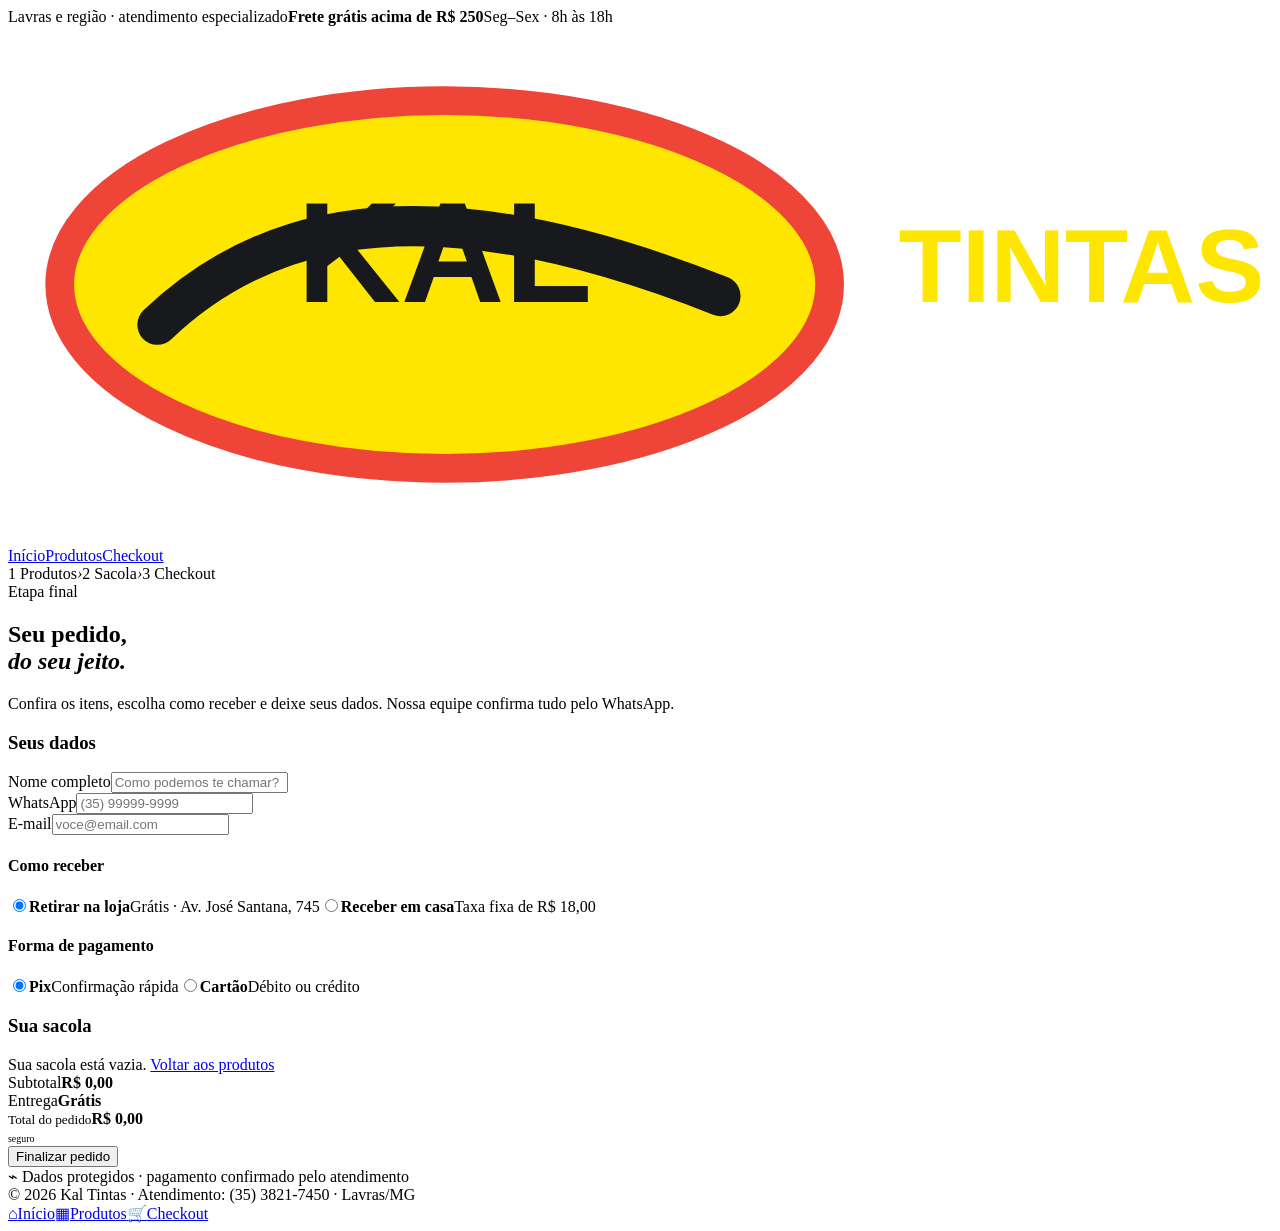
==== checkout.html @ d60ea240 "Adicionar checkout.html ao site público" ====
<!doctype html><html lang="pt-BR"><head><meta charset="utf-8"><meta name="viewport" content="width=device-width,initial-scale=1"><meta name="description" content="Finalize seu pedido na Kal Tintas"><title>Checkout · Kal Tintas</title><link rel="icon" href="data:image/svg+xml,%3Csvg xmlns='http://www.w3.org/2000/svg' viewBox='0 0 64 64'%3E%3Crect width='64' height='64' rx='16' fill='%2317191d'/%3E%3Cellipse cx='32' cy='32' rx='24' ry='16' fill='%23ffe600' stroke='%23ef4539' stroke-width='3'/%3E%3Ctext x='32' y='31' text-anchor='middle' font-size='10' font-family='Arial' font-weight='800'%3EKAL%3C/text%3E%3C/svg%3E"><link href="https://fonts.googleapis.com/css2?family=DM+Sans:wght@400;500;600;700&family=Manrope:wght@700;800&display=swap" rel="stylesheet"><link rel="stylesheet" href="styles.css"></head><body>
<div class="topline"><div class="wrap"><span>Lavras e região · atendimento especializado</span><b>Frete grátis acima de R$ 250</b><span>Seg–Sex · 8h às 18h</span></div></div><header><div class="wrap nav"><a class="brand" href="index.html" aria-label="Kal Tintas início"><span class="brand-mark"><svg viewBox="0 0 220 90"><ellipse cx="76" cy="45" rx="67" ry="32" fill="#ffe600" stroke="#ef4539" stroke-width="5"/><path d="M26 52c23-22 55-22 98-5" fill="none" stroke="#17191d" stroke-width="7" stroke-linecap="round"/><text x="76" y="48" text-anchor="middle" font-size="25" font-family="Arial" font-weight="900" fill="#17191d">KAL</text><text x="155" y="48" font-size="18" font-family="Arial" font-weight="800" fill="#ffe600">TINTAS</text></svg></span></a><nav class="navlinks"><a href="index.html">Início</a><a href="products.html">Produtos</a><a class="active" href="checkout.html">Checkout</a></nav><div class="checkout-steps"><span class="done">1 Produtos</span><i>›</i><span class="done">2 Sacola</span><i>›</i><span>3 Checkout</span></div></div></header>
<main><section class="page-hero compact"><div class="wrap"><div class="section-kicker">Etapa final</div><h1>Seu pedido,<br><em>do seu jeito.</em></h1><p>Confira os itens, escolha como receber e deixe seus dados. Nossa equipe confirma tudo pelo WhatsApp.</p></div></section><section class="section checkout-section"><div class="wrap checkout-grid"><div class="checkout-card"><h3>Seus dados</h3><div class="form-grid"><div class="field"><label for="name">Nome completo</label><input id="name" placeholder="Como podemos te chamar?"></div><div class="field"><label for="phone">WhatsApp</label><input id="phone" placeholder="(35) 99999-9999"></div><div class="field full"><label for="email">E-mail</label><input id="email" type="email" placeholder="voce@email.com"></div></div><h4>Como receber</h4><div class="choice-row"><label class="choice"><input type="radio" name="shipping" value="pickup" checked><span><strong>Retirar na loja</strong><span>Grátis · Av. José Santana, 745</span></span></label><label class="choice"><input type="radio" name="shipping" value="delivery"><span><strong>Receber em casa</strong><span>Taxa fixa de R$ 18,00</span></span></label></div><div class="form-grid" id="address-fields" style="display:none;margin-top:12px"><div class="field full"><label for="address">Endereço de entrega</label><input id="address" placeholder="Rua, número e complemento"></div><div class="field"><label for="city">Cidade</label><input id="city" value="Lavras"></div><div class="field"><label for="zip">CEP</label><input id="zip" placeholder="37200-000"></div></div><h4>Forma de pagamento</h4><div class="choice-row"><label class="choice"><input type="radio" name="payment" value="pix" checked><span><strong>Pix</strong><span>Confirmação rápida</span></span></label><label class="choice"><input type="radio" name="payment" value="card"><span><strong>Cartão</strong><span>Débito ou crédito</span></span></label></div><div class="form-grid" id="card-fields" style="display:none;margin-top:12px"><div class="field full"><label for="card-number">Número do cartão</label><input id="card-number" placeholder="0000 0000 0000 0000"></div><div class="field"><label for="card-name">Nome no cartão</label><input id="card-name" placeholder="NOME SOBRENOME"></div><div class="field"><label for="card-expiry">Validade / CVV</label><input id="card-expiry" placeholder="MM/AA · 123"></div></div></div><div class="checkout-card summary"><h3>Sua sacola</h3><div id="checkout-lines"><div class="empty">Sua sacola está vazia. <a class="inline-link" href="products.html">Voltar aos produtos</a></div></div><div class="summary-line"><span>Subtotal</span><strong id="subtotal">R$ 0,00</strong></div><div class="summary-line"><span>Entrega</span><strong id="shipping-cost">Grátis</strong></div><div class="summary-total"><div><small>Total do pedido</small><strong id="total">R$ 0,00</strong></div><span class="eyebrow" style="font-size:.62rem">seguro</span></div><button class="btn btn-yellow pay-btn" id="finish-order">Finalizar pedido</button><div class="secure">⌁ Dados protegidos · pagamento confirmado pelo atendimento</div></div></div></section></main><footer><div class="wrap"><div class="footer-bottom">© 2026 Kal Tintas · Atendimento: (35) 3821-7450 · Lavras/MG</div></div></footer><nav class="mobile-nav"><a href="index.html">⌂<span>Início</span></a><a href="products.html">▦<span>Produtos</span></a><a href="checkout.html">🛒<span>Checkout</span></a></nav><div class="toast" id="toast"></div><script src="site.js"></script></body></html>
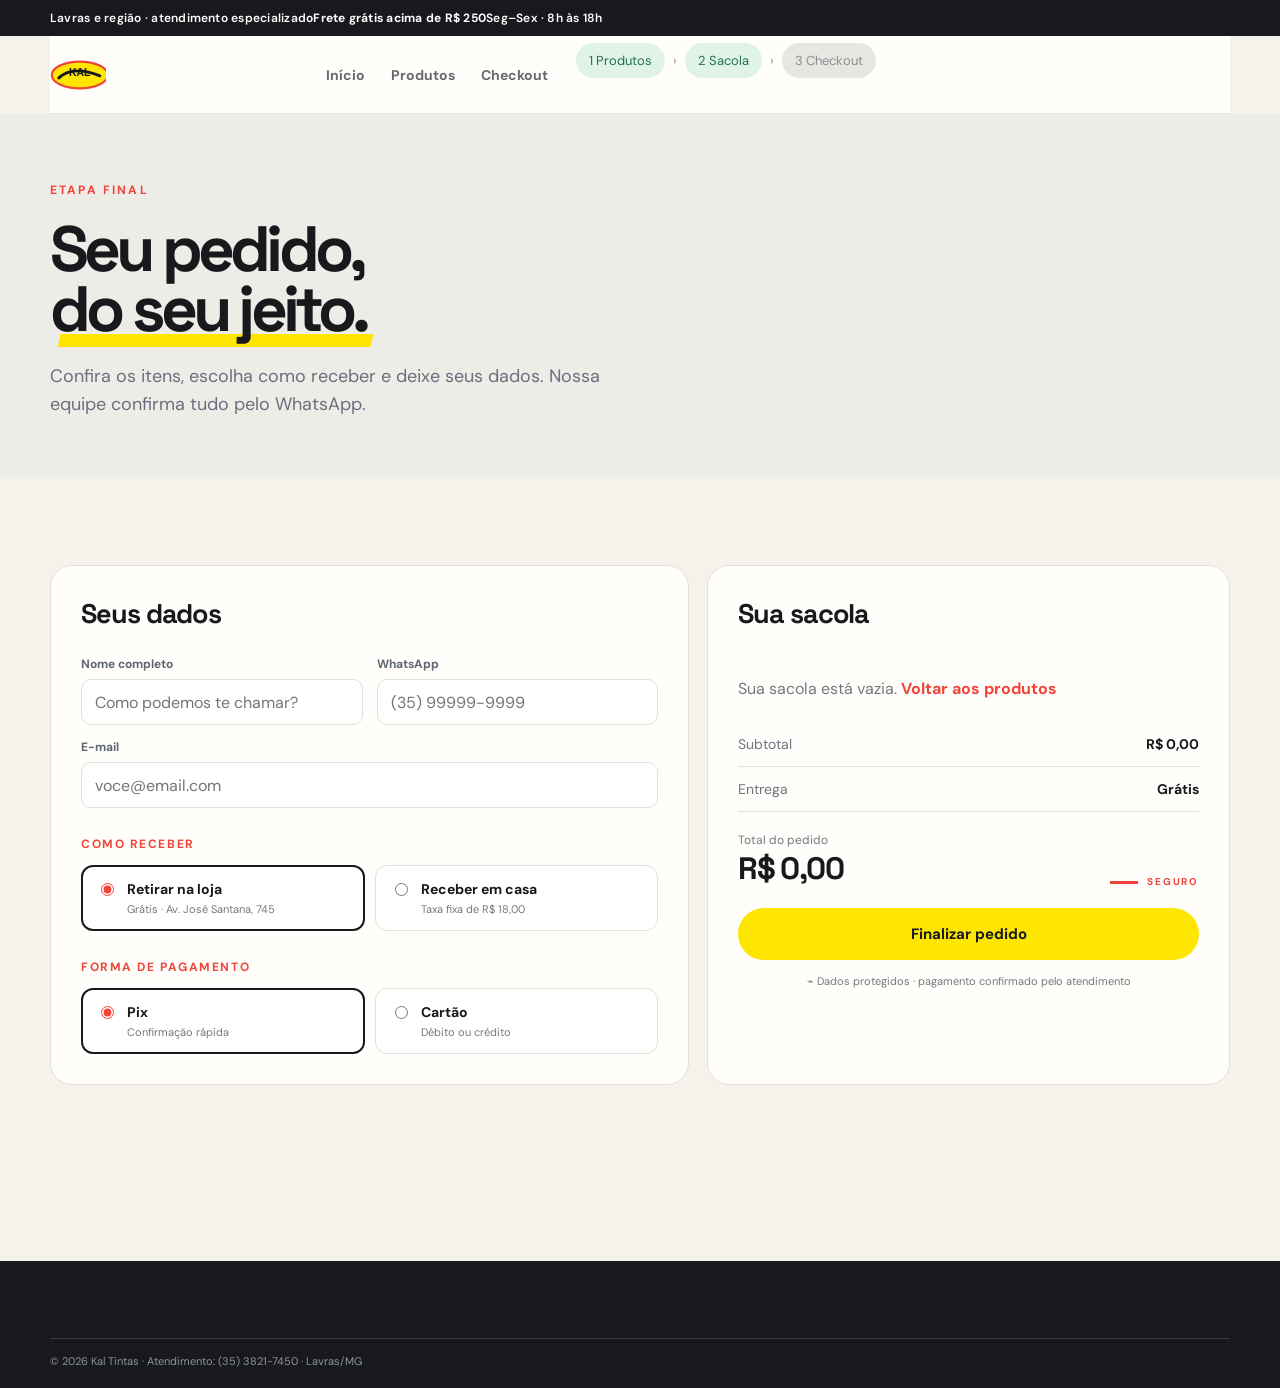
==== commit c405f741: "Versionar cache do checkout.html" ====
--- a/checkout.html
+++ b/checkout.html
@@ -1,4 +1,4 @@
 <!doctype html><html lang="pt-BR"><head><meta charset="utf-8"><meta name="viewport" content="width=device-width,initial-scale=1"><meta name="description" content="Finalize seu pedido na Kal Tintas"><title>Checkout · Kal Tintas</title><link rel="icon" href="data:image/svg+xml,%3Csvg xmlns='http://www.w3.org/2000/svg' viewBox='0 0 64 64'%3E%3Crect width='64' height='64' rx='16' fill='%2317191d'/%3E%3Cellipse cx='32' cy='32' rx='24' ry='16' fill='%23ffe600' stroke='%23ef4539' stroke-width='3'/%3E%3Ctext x='32' y='31' text-anchor='middle' font-size='10' font-family='Arial' font-weight='800'%3EKAL%3C/text%3E%3C/svg%3E"><link href="https://fonts.googleapis.com/css2?family=DM+Sans:wght@400;500;600;700&family=Manrope:wght@700;800&display=swap" rel="stylesheet"><link rel="stylesheet" href="styles.css"></head><body>
 <div class="topline"><div class="wrap"><span>Lavras e região · atendimento especializado</span><b>Frete grátis acima de R$ 250</b><span>Seg–Sex · 8h às 18h</span></div></div><header><div class="wrap nav"><a class="brand" href="index.html" aria-label="Kal Tintas início"><span class="brand-mark"><svg viewBox="0 0 220 90"><ellipse cx="76" cy="45" rx="67" ry="32" fill="#ffe600" stroke="#ef4539" stroke-width="5"/><path d="M26 52c23-22 55-22 98-5" fill="none" stroke="#17191d" stroke-width="7" stroke-linecap="round"/><text x="76" y="48" text-anchor="middle" font-size="25" font-family="Arial" font-weight="900" fill="#17191d">KAL</text><text x="155" y="48" font-size="18" font-family="Arial" font-weight="800" fill="#ffe600">TINTAS</text></svg></span></a><nav class="navlinks"><a href="index.html">Início</a><a href="products.html">Produtos</a><a class="active" href="checkout.html">Checkout</a></nav><div class="checkout-steps"><span class="done">1 Produtos</span><i>›</i><span class="done">2 Sacola</span><i>›</i><span>3 Checkout</span></div></div></header>
-<main><section class="page-hero compact"><div class="wrap"><div class="section-kicker">Etapa final</div><h1>Seu pedido,<br><em>do seu jeito.</em></h1><p>Confira os itens, escolha como receber e deixe seus dados. Nossa equipe confirma tudo pelo WhatsApp.</p></div></section><section class="section checkout-section"><div class="wrap checkout-grid"><div class="checkout-card"><h3>Seus dados</h3><div class="form-grid"><div class="field"><label for="name">Nome completo</label><input id="name" placeholder="Como podemos te chamar?"></div><div class="field"><label for="phone">WhatsApp</label><input id="phone" placeholder="(35) 99999-9999"></div><div class="field full"><label for="email">E-mail</label><input id="email" type="email" placeholder="voce@email.com"></div></div><h4>Como receber</h4><div class="choice-row"><label class="choice"><input type="radio" name="shipping" value="pickup" checked><span><strong>Retirar na loja</strong><span>Grátis · Av. José Santana, 745</span></span></label><label class="choice"><input type="radio" name="shipping" value="delivery"><span><strong>Receber em casa</strong><span>Taxa fixa de R$ 18,00</span></span></label></div><div class="form-grid" id="address-fields" style="display:none;margin-top:12px"><div class="field full"><label for="address">Endereço de entrega</label><input id="address" placeholder="Rua, número e complemento"></div><div class="field"><label for="city">Cidade</label><input id="city" value="Lavras"></div><div class="field"><label for="zip">CEP</label><input id="zip" placeholder="37200-000"></div></div><h4>Forma de pagamento</h4><div class="choice-row"><label class="choice"><input type="radio" name="payment" value="pix" checked><span><strong>Pix</strong><span>Confirmação rápida</span></span></label><label class="choice"><input type="radio" name="payment" value="card"><span><strong>Cartão</strong><span>Débito ou crédito</span></span></label></div><div class="form-grid" id="card-fields" style="display:none;margin-top:12px"><div class="field full"><label for="card-number">Número do cartão</label><input id="card-number" placeholder="0000 0000 0000 0000"></div><div class="field"><label for="card-name">Nome no cartão</label><input id="card-name" placeholder="NOME SOBRENOME"></div><div class="field"><label for="card-expiry">Validade / CVV</label><input id="card-expiry" placeholder="MM/AA · 123"></div></div></div><div class="checkout-card summary"><h3>Sua sacola</h3><div id="checkout-lines"><div class="empty">Sua sacola está vazia. <a class="inline-link" href="products.html">Voltar aos produtos</a></div></div><div class="summary-line"><span>Subtotal</span><strong id="subtotal">R$ 0,00</strong></div><div class="summary-line"><span>Entrega</span><strong id="shipping-cost">Grátis</strong></div><div class="summary-total"><div><small>Total do pedido</small><strong id="total">R$ 0,00</strong></div><span class="eyebrow" style="font-size:.62rem">seguro</span></div><button class="btn btn-yellow pay-btn" id="finish-order">Finalizar pedido</button><div class="secure">⌁ Dados protegidos · pagamento confirmado pelo atendimento</div></div></div></section></main><footer><div class="wrap"><div class="footer-bottom">© 2026 Kal Tintas · Atendimento: (35) 3821-7450 · Lavras/MG</div></div></footer><nav class="mobile-nav"><a href="index.html">⌂<span>Início</span></a><a href="products.html">▦<span>Produtos</span></a><a href="checkout.html">🛒<span>Checkout</span></a></nav><div class="toast" id="toast"></div><script src="site.js"></script></body></html>
+<main><section class="page-hero compact"><div class="wrap"><div class="section-kicker">Etapa final</div><h1>Seu pedido,<br><em>do seu jeito.</em></h1><p>Confira os itens, escolha como receber e deixe seus dados. Nossa equipe confirma tudo pelo WhatsApp.</p></div></section><section class="section checkout-section"><div class="wrap checkout-grid"><div class="checkout-card"><h3>Seus dados</h3><div class="form-grid"><div class="field"><label for="name">Nome completo</label><input id="name" placeholder="Como podemos te chamar?"></div><div class="field"><label for="phone">WhatsApp</label><input id="phone" placeholder="(35) 99999-9999"></div><div class="field full"><label for="email">E-mail</label><input id="email" type="email" placeholder="voce@email.com"></div></div><h4>Como receber</h4><div class="choice-row"><label class="choice"><input type="radio" name="shipping" value="pickup" checked><span><strong>Retirar na loja</strong><span>Grátis · Av. José Santana, 745</span></span></label><label class="choice"><input type="radio" name="shipping" value="delivery"><span><strong>Receber em casa</strong><span>Taxa fixa de R$ 18,00</span></span></label></div><div class="form-grid" id="address-fields" style="display:none;margin-top:12px"><div class="field full"><label for="address">Endereço de entrega</label><input id="address" placeholder="Rua, número e complemento"></div><div class="field"><label for="city">Cidade</label><input id="city" value="Lavras"></div><div class="field"><label for="zip">CEP</label><input id="zip" placeholder="37200-000"></div></div><h4>Forma de pagamento</h4><div class="choice-row"><label class="choice"><input type="radio" name="payment" value="pix" checked><span><strong>Pix</strong><span>Confirmação rápida</span></span></label><label class="choice"><input type="radio" name="payment" value="card"><span><strong>Cartão</strong><span>Débito ou crédito</span></span></label></div><div class="form-grid" id="card-fields" style="display:none;margin-top:12px"><div class="field full"><label for="card-number">Número do cartão</label><input id="card-number" placeholder="0000 0000 0000 0000"></div><div class="field"><label for="card-name">Nome no cartão</label><input id="card-name" placeholder="NOME SOBRENOME"></div><div class="field"><label for="card-expiry">Validade / CVV</label><input id="card-expiry" placeholder="MM/AA · 123"></div></div></div><div class="checkout-card summary"><h3>Sua sacola</h3><div id="checkout-lines"><div class="empty">Sua sacola está vazia. <a class="inline-link" href="products.html">Voltar aos produtos</a></div></div><div class="summary-line"><span>Subtotal</span><strong id="subtotal">R$ 0,00</strong></div><div class="summary-line"><span>Entrega</span><strong id="shipping-cost">Grátis</strong></div><div class="summary-total"><div><small>Total do pedido</small><strong id="total">R$ 0,00</strong></div><span class="eyebrow" style="font-size:.62rem">seguro</span></div><button class="btn btn-yellow pay-btn" id="finish-order">Finalizar pedido</button><div class="secure">⌁ Dados protegidos · pagamento confirmado pelo atendimento</div></div></div></section></main><footer><div class="wrap"><div class="footer-bottom">© 2026 Kal Tintas · Atendimento: (35) 3821-7450 · Lavras/MG</div></div></footer><nav class="mobile-nav"><a href="index.html">⌂<span>Início</span></a><a href="products.html">▦<span>Produtos</span></a><a href="checkout.html">🛒<span>Checkout</span></a></nav><div class="toast" id="toast"></div><script src="site.js?v=20261007"></script></body></html>
 
--- a/styles.css
+++ b/styles.css
@@ -0,0 +1,20 @@
+@import url('https://fonts.googleapis.com/css2?family=DM+Sans:wght@400;500;600;700&family=Space+Grotesk:wght@500;600;700&display=swap');
+
+:root{--ink:#17191d;--ink2:#23272d;--yellow:#ffe600;--red:#ef4539;--paper:#f5f2ec;--muted:#74787f;--line:#e4e0d8;--card:#fffefa;--shadow:0 18px 50px rgba(23,25,29,.1)}
+*{box-sizing:border-box}html{scroll-behavior:smooth}body{margin:0;background:var(--paper);color:var(--ink);font-family:'DM Sans',Arial,sans-serif}a{color:inherit;text-decoration:none}button,input{font:inherit}button{cursor:pointer;border:0}.wrap{width:min(1180px,calc(100% - 40px));margin:auto}
+.topline{height:36px;background:var(--ink);color:#fff;display:flex;align-items:center;justify-content:space-between;padding:0 24px;font-size:12px;font-weight:600;letter-spacing:.02em}.topline strong{color:var(--yellow)}
+.nav{height:78px;background:rgba(255,254,250,.96);border-bottom:1px solid var(--line);display:flex;align-items:center;gap:28px;position:sticky;top:0;z-index:20}.nav .wrap{display:flex;align-items:center;gap:28px}.brand{display:flex;align-items:center;gap:10px;min-width:248px}.brand-mark{width:52px;height:52px;display:block;flex:0 0 auto}.brand-mark svg{width:100%;height:100%;display:block}.brand-name{font-family:'Space Grotesk',sans-serif;font-size:20px;font-weight:700;letter-spacing:-.04em}.brand-sub{display:block;margin-top:2px;color:var(--muted);font-size:8px;letter-spacing:.14em;font-weight:700}.navlinks{display:flex;align-items:center;gap:26px;font-size:14px;font-weight:700;color:#666a70}.navlinks a:hover{color:var(--ink)}.search{height:44px;margin-left:auto;display:flex;align-items:center;border:1px solid var(--line);background:#fff;border-radius:24px;padding:4px 5px 4px 16px;width:240px}.search input{border:0;outline:0;width:100%;background:transparent;color:var(--ink);font-size:14px}.search button{width:34px;height:34px;border-radius:50%;background:var(--yellow);font-size:17px}.cart-btn{height:44px;border-radius:24px;background:var(--ink);color:#fff;padding:0 17px;font-weight:700;white-space:nowrap}.cart-count{display:inline-grid;place-items:center;background:var(--yellow);color:var(--ink);width:22px;height:22px;border-radius:50%;font-size:12px;margin-left:6px}.menu{display:none;background:transparent;font-size:24px}
+.hero{padding:70px 0 58px}.hero-grid{display:grid;grid-template-columns:1fr 1fr;gap:70px;align-items:center}.eyebrow,.section-kicker{color:var(--red);font-size:12px;font-weight:700;letter-spacing:.18em;text-transform:uppercase}.eyebrow:before{content:'';width:28px;height:3px;background:var(--red);display:inline-block;vertical-align:middle;margin-right:9px}.hero h1,.page-hero h1{font-family:'Space Grotesk',sans-serif;font-size:clamp(48px,6vw,78px);line-height:.94;letter-spacing:-.075em;margin:21px 0 24px;max-width:650px}.hero h1 em,.page-hero h1 em{font-style:normal;position:relative;z-index:0}.hero h1 em:after,.page-hero h1 em:after{content:'';position:absolute;left:3%;right:-2%;bottom:3px;height:13px;background:var(--yellow);z-index:-1;transform:skew(-12deg)}.hero p,.page-hero p{font-size:18px;line-height:1.55;color:#687080;max-width:580px;margin:0}.hero-actions{display:flex;gap:12px;align-items:center;margin-top:32px}.btn{display:inline-flex;align-items:center;justify-content:center;gap:10px;min-height:50px;border-radius:27px;padding:0 22px;font-size:15px;font-weight:700;transition:.2s}.btn-dark{background:var(--ink);color:#fff}.btn-dark:hover{background:var(--red);transform:translateY(-2px)}.btn-yellow{background:var(--yellow);color:var(--ink)}.btn-yellow:hover{transform:translateY(-2px);box-shadow:0 10px 20px rgba(23,25,29,.12)}.btn-ghost{border:1px solid var(--line);background:transparent;color:#636871}.btn-ghost:hover{border-color:var(--ink);color:var(--ink)}.hero-visual{position:relative}.hero-photo{height:448px;border-radius:28px;overflow:hidden;background:#d4d7d0}.hero-photo img{width:100%;height:100%;display:block;object-fit:cover}.hero-note{position:absolute;left:-38px;bottom:24px;background:var(--yellow);padding:18px 23px;border-radius:12px;box-shadow:0 14px 28px rgba(23,25,29,.14);transform:rotate(-2deg)}.hero-note small{display:block;font-size:10px;font-weight:700;letter-spacing:.15em;text-transform:uppercase}.hero-note strong{display:block;font-family:'Space Grotesk',sans-serif;font-size:22px;line-height:1.05;margin-top:7px}
+.trust{background:var(--ink);color:#fff}.trust .wrap{display:grid;grid-template-columns:repeat(4,1fr)}.trust-item{display:flex;align-items:center;gap:11px;padding:21px 19px;border-right:1px solid rgba(255,255,255,.2)}.trust-item:first-child{padding-left:0}.trust-item:last-child{border-right:0}.trust-icon{font-size:21px;line-height:1}.trust strong{font-size:14px;display:block}.trust small{display:block;color:#aeb3bc;font-size:11px;margin-top:3px}
+.section{padding:86px 0}.section-head{display:flex;justify-content:space-between;gap:50px;align-items:end;margin-bottom:28px}.section h2{font-family:'Space Grotesk',sans-serif;font-size:clamp(38px,4vw,58px);line-height:1;letter-spacing:-.065em;margin:12px 0 0}.section-intro{max-width:450px;color:#737a86;font-size:16px;line-height:1.55}.categories{display:grid;grid-template-columns:repeat(3,1fr);gap:15px}.cat{position:relative;min-height:290px;border-radius:22px;overflow:hidden;color:#fff;padding:27px;display:flex;flex-direction:column;justify-content:space-between;background:#25292e}.cat:before{content:'';position:absolute;inset:0;background:linear-gradient(180deg,rgba(10,12,14,.03) 25%,rgba(10,12,14,.9) 100%),var(--cat-image) center/cover;transition:transform .45s}.cat:hover:before{transform:scale(1.05)}.cat:after{content:'→';position:absolute;right:24px;top:22px;width:38px;height:38px;border-radius:50%;display:grid;place-items:center;background:var(--yellow);color:var(--ink);font-size:20px;font-weight:700}.cat>*{position:relative}.cat-num{color:var(--yellow);font-size:12px;font-weight:700}.cat h3{font-family:'Space Grotesk',sans-serif;font-size:30px;letter-spacing:-.05em;margin:0 0 4px}.cat p{margin:0;color:#e6e7e9;font-size:14px}.service-band{padding:0 0 86px}.service-grid{display:grid;grid-template-columns:1fr 1fr;gap:18px;background:var(--ink);color:#fff;border-radius:24px;overflow:hidden}.service-copy{padding:54px}.service-copy h2{font-family:'Space Grotesk',sans-serif;font-size:44px;line-height:1;letter-spacing:-.06em;margin:12px 0 20px}.service-copy p{color:#b8bec6;line-height:1.6;max-width:430px}.service-photo{min-height:340px}.service-photo img{width:100%;height:100%;object-fit:cover;display:block}
+.page-hero{padding:68px 0 42px;background:#eeece6}.page-hero.compact{padding-bottom:60px}.page-hero h1{font-size:clamp(44px,5vw,68px);max-width:780px}.catalog{padding:34px 0 90px}.catalog-toolbar{display:flex;align-items:center;justify-content:space-between;gap:18px;margin-bottom:28px}.filters{display:flex;gap:8px;flex-wrap:wrap}.filter{border:1px solid var(--line);background:#fff;border-radius:22px;padding:10px 15px;color:#687080;font-size:13px;font-weight:700}.filter.active,.filter:hover{background:var(--ink);border-color:var(--ink);color:#fff}.results-count{color:var(--muted);font-size:14px}.product-grid{display:grid;grid-template-columns:repeat(4,1fr);gap:18px}.product-card{background:var(--card);border:1px solid var(--line);border-radius:17px;overflow:hidden;transition:.2s;display:flex;flex-direction:column}.product-card:hover{transform:translateY(-4px);box-shadow:var(--shadow)}.product-img{height:218px;overflow:hidden;background:#e8e7e2;position:relative}.product-img img{width:100%;height:100%;display:block;object-fit:cover;transition:.4s}.product-card:hover img{transform:scale(1.04)}.tag{position:absolute;top:12px;left:12px;background:var(--yellow);color:var(--ink);padding:6px 9px;border-radius:5px;font-size:10px;font-weight:700;text-transform:uppercase}.product-info{padding:16px;display:flex;flex-direction:column;flex:1}.product-category{color:var(--red);font-size:10px;text-transform:uppercase;letter-spacing:.13em;font-weight:700}.product-name{font-family:'Space Grotesk',sans-serif;font-size:18px;line-height:1.08;letter-spacing:-.04em;margin:7px 0}.product-detail{color:var(--muted);font-size:13px;min-height:20px}.product-bottom{margin-top:auto;padding-top:16px;display:flex;align-items:end;justify-content:space-between;gap:8px}.price{font-family:'Space Grotesk',sans-serif;font-weight:700;font-size:21px}.installments{color:var(--muted);font-size:11px;margin-top:2px}.add{width:38px;height:38px;border-radius:50%;background:var(--ink);color:#fff;font-size:22px;line-height:1}.add:hover{background:var(--red);transform:rotate(90deg)}.stock{color:#398a62;font-size:11px;margin-top:12px}.stock i{display:inline-block;width:6px;height:6px;border-radius:50%;background:#398a62;margin-right:4px}
+.checkout-steps{display:flex;gap:8px;align-items:center;color:#8b8e93;font-size:13px;margin-bottom:28px}.checkout-steps span{padding:9px 13px;border-radius:20px;background:#e8e6e0}.checkout-steps .done{background:#dff3e9;color:#27704d}.checkout-steps i{font-style:normal}.checkout-grid{display:grid;grid-template-columns:1.1fr .9fr;gap:18px;padding-bottom:90px}.checkout-card{background:var(--card);border:1px solid var(--line);border-radius:22px;padding:30px}.checkout-card h3{font-family:'Space Grotesk',sans-serif;font-size:27px;letter-spacing:-.04em;margin:0 0 25px}.checkout-card h4{font-size:12px;letter-spacing:.13em;color:var(--red);text-transform:uppercase;margin:28px 0 13px}.form-grid{display:grid;grid-template-columns:1fr 1fr;gap:14px}.field{display:flex;flex-direction:column;gap:7px}.field.full{grid-column:1/-1}.field label{font-size:12px;font-weight:700;color:#5e6671}.field input{height:46px;border:1px solid var(--line);background:#fff;border-radius:10px;padding:0 13px;outline:0;color:var(--ink)}.field input:focus{border-color:var(--ink);box-shadow:0 0 0 3px rgba(255,230,0,.35)}.choice-row{display:grid;grid-template-columns:1fr 1fr;gap:10px}.choice{border:1px solid var(--line);border-radius:12px;padding:14px;display:flex;gap:10px;align-items:flex-start;background:#fff}.choice:has(input:checked){border:2px solid var(--ink);padding:13px}.choice input{accent-color:var(--red);margin-top:3px}.choice strong{font-size:14px;display:block}.choice span span{display:block;color:var(--muted);font-size:11px;margin-top:4px}.summary{position:sticky;top:104px}.summary-line{display:flex;justify-content:space-between;gap:12px;border-bottom:1px solid var(--line);padding:13px 0;font-size:14px}.summary-line span:first-child{color:#6e7580}.summary-total{display:flex;justify-content:space-between;align-items:end;padding:20px 0}.summary-total small{display:block;color:var(--muted);font-size:12px}.summary-total strong{font-family:'Space Grotesk',sans-serif;font-size:31px;letter-spacing:-.05em}.empty{padding:20px 0;color:var(--muted);line-height:1.6}.inline-link{color:var(--red);font-weight:700}.pay-btn{width:100%;height:52px;border-radius:27px;background:var(--yellow);font-weight:700;font-size:15px}.pay-btn:hover{box-shadow:0 10px 25px rgba(23,25,29,.13)}.secure{text-align:center;color:var(--muted);font-size:11px;margin:14px 0 0}
+footer{background:var(--ink);color:#fff;padding:45px 0 20px}.footer-grid{display:grid;grid-template-columns:1.6fr 1fr 1fr 1fr;gap:38px}.footer-brand{font-family:'Space Grotesk',sans-serif;font-size:25px}.footer-brand small{display:block;color:#9298a0;font-family:'DM Sans',sans-serif;font-size:12px;margin-top:8px;line-height:1.5}.footer-title{font-size:12px;color:var(--yellow);font-weight:700;text-transform:uppercase;letter-spacing:.12em;margin-bottom:14px}.footer-links{display:grid;gap:9px;color:#c4c8cd;font-size:13px}.address{color:#c4c8cd;font-size:13px;line-height:1.6}.footer-bottom{border-top:1px solid rgba(255,255,255,.15);margin-top:32px;padding-top:15px;color:#8f949b;font-size:11px;display:flex;justify-content:space-between}
+.toast{position:fixed;left:50%;bottom:24px;transform:translate(-50%,20px);opacity:0;pointer-events:none;background:var(--ink);color:#fff;border-radius:24px;padding:13px 19px;font-size:13px;z-index:100;transition:.25s;box-shadow:var(--shadow)}.toast.show{opacity:1;transform:translate(-50%,0)}.cart-drawer{position:fixed;inset:0;z-index:50;pointer-events:none}.cart-drawer:before{content:'';position:absolute;inset:0;background:rgba(15,17,20,.45);opacity:0;transition:.2s}.cart-panel{position:absolute;right:0;top:0;height:100%;width:min(430px,100%);background:var(--paper);transform:translateX(100%);transition:.28s;display:flex;flex-direction:column}.cart-drawer.open{pointer-events:auto}.cart-drawer.open:before{opacity:1}.cart-drawer.open .cart-panel{transform:translateX(0)}.cart-head{padding:25px 23px;border-bottom:1px solid var(--line);display:flex;justify-content:space-between;align-items:center}.cart-head h3{font-family:'Space Grotesk',sans-serif;margin:0;font-size:25px}.close{width:34px;height:34px;border-radius:50%;background:#fff;font-size:22px}.cart-items{flex:1;padding:16px 23px;overflow:auto}.cart-item{display:grid;grid-template-columns:62px 1fr auto;gap:11px;align-items:center;border-bottom:1px solid var(--line);padding:13px 0}.cart-item img{width:62px;height:62px;border-radius:10px;object-fit:cover}.cart-item h4{margin:0;font-size:13px;line-height:1.2}.cart-item p{margin:5px 0;color:var(--muted);font-size:11px}.qty{display:flex;align-items:center;gap:7px;margin-top:8px}.qty button{width:22px;height:22px;border-radius:50%;background:#fff;border:1px solid var(--line)}.cart-item-price{font-weight:700;font-size:13px}.cart-footer{padding:20px 23px;border-top:1px solid var(--line)}.cart-total{display:flex;justify-content:space-between;font-family:'Space Grotesk',sans-serif;font-size:22px;margin-bottom:14px}.mobile-nav{display:none}
+@media(max-width:960px){.navlinks{display:none}.brand{min-width:auto}.search{width:min(260px,38vw)}.hero-grid{gap:35px}.trust .wrap{grid-template-columns:repeat(2,1fr)}.trust-item:nth-child(2){border-right:0}.trust-item:nth-child(3),.trust-item:nth-child(4){border-top:1px solid rgba(255,255,255,.2)}.product-grid{grid-template-columns:repeat(3,1fr)}.footer-grid{grid-template-columns:repeat(2,1fr)}}
+@media(max-width:650px){body{padding-bottom:64px}.wrap{width:min(100% - 28px,1180px)}.topline{padding:0 14px;font-size:10px}.topline span:last-child{display:none}.nav{height:68px}.nav .wrap{gap:12px}.brand-mark{width:43px;height:43px}.brand-name{font-size:17px}.brand-sub{font-size:7px}.search{margin-left:auto;width:42px;height:42px;padding:4px}.search input{display:none}.search button{width:34px}.cart-btn{font-size:0;width:43px;height:43px;padding:0}.cart-count{font-size:11px;margin:0}.menu{display:block}.hero{padding:42px 0}.hero-grid{grid-template-columns:1fr;gap:28px}.hero h1,.page-hero h1{font-size:51px}.hero p,.page-hero p{font-size:16px}.hero-actions{flex-wrap:wrap}.hero-photo{height:330px}.hero-note{left:14px;bottom:14px}.hero-note strong{font-size:18px}.trust .wrap{grid-template-columns:1fr 1fr}.trust-item{padding:16px 8px!important;gap:7px}.trust strong{font-size:12px}.trust small{font-size:10px}.section{padding:62px 0}.section-head{display:block}.section-intro{margin-top:20px}.categories{grid-template-columns:1fr}.cat{min-height:230px}.service-grid{grid-template-columns:1fr}.service-copy{padding:30px}.service-copy h2{font-size:37px}.service-photo{min-height:240px}.page-hero{padding:45px 0 30px}.catalog-toolbar{display:block}.results-count{margin-top:14px}.product-grid{grid-template-columns:repeat(2,1fr);gap:10px}.product-img{height:160px}.product-info{padding:12px}.product-name{font-size:15px}.price{font-size:17px}.add{width:34px;height:34px}.checkout-steps{font-size:11px;flex-wrap:wrap}.checkout-grid{grid-template-columns:1fr;padding-bottom:55px}.checkout-card{padding:20px}.summary{position:static}.form-grid,.choice-row{grid-template-columns:1fr}.field.full{grid-column:auto}.footer-grid{grid-template-columns:1fr 1fr;gap:25px}.footer-brand{grid-column:1/-1}.footer-bottom{display:block;line-height:1.6}.mobile-nav{position:fixed;bottom:0;left:0;right:0;height:64px;background:var(--ink);z-index:30;display:flex;justify-content:space-around;align-items:center;color:#fff;font-size:11px}.mobile-nav a{display:grid;place-items:center;gap:2px}.mobile-nav b{font-size:19px;color:var(--yellow)}}
+
+.hidden{display:none!important}.cat:before{background:linear-gradient(180deg,rgba(10,12,14,.03) 25%,rgba(10,12,14,.9) 100%),var(--bg) center/cover}.service-photo{background:linear-gradient(180deg,rgba(10,12,14,.08),rgba(10,12,14,.3)),url('https://images.unsplash.com/photo-1581094794329-c8112a89af12?auto=format&fit=crop&w=1200&q=85') center/cover}
+.brand-mark{width:56px;height:52px;overflow:hidden}.brand-mark svg{width:92px;height:38px;max-width:none;transform:translate(-2px,7px)}.brand-mark svg text:last-of-type{display:none}
+@media(max-width:650px){.brand-mark{width:45px;height:43px}.brand-mark svg{width:60px;height:32px;transform:translate(-1px,10px)}}
+
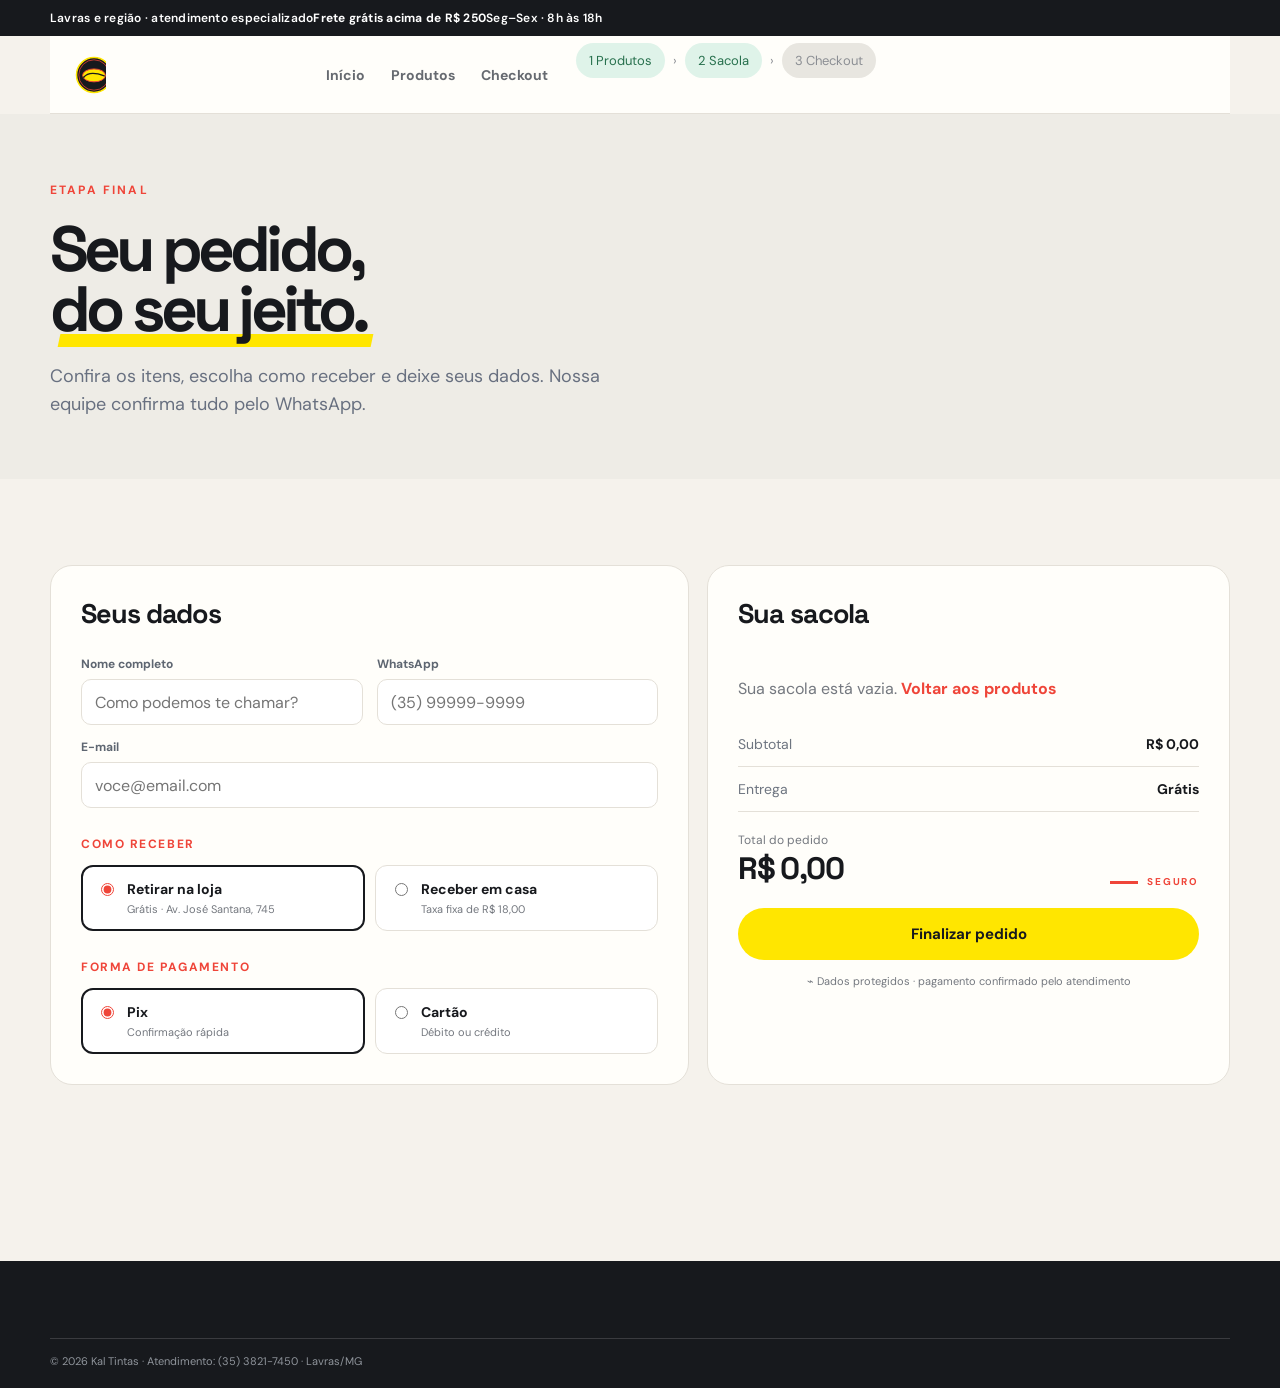
==== commit 5048fe8c: "Aprimorar identidade visual e imagens de aplicação" ====
--- a/checkout.html
+++ b/checkout.html
@@ -1,4 +1,4 @@
-<!doctype html><html lang="pt-BR"><head><meta charset="utf-8"><meta name="viewport" content="width=device-width,initial-scale=1"><meta name="description" content="Finalize seu pedido na Kal Tintas"><title>Checkout · Kal Tintas</title><link rel="icon" href="data:image/svg+xml,%3Csvg xmlns='http://www.w3.org/2000/svg' viewBox='0 0 64 64'%3E%3Crect width='64' height='64' rx='16' fill='%2317191d'/%3E%3Cellipse cx='32' cy='32' rx='24' ry='16' fill='%23ffe600' stroke='%23ef4539' stroke-width='3'/%3E%3Ctext x='32' y='31' text-anchor='middle' font-size='10' font-family='Arial' font-weight='800'%3EKAL%3C/text%3E%3C/svg%3E"><link href="https://fonts.googleapis.com/css2?family=DM+Sans:wght@400;500;600;700&family=Manrope:wght@700;800&display=swap" rel="stylesheet"><link rel="stylesheet" href="styles.css"></head><body>
-<div class="topline"><div class="wrap"><span>Lavras e região · atendimento especializado</span><b>Frete grátis acima de R$ 250</b><span>Seg–Sex · 8h às 18h</span></div></div><header><div class="wrap nav"><a class="brand" href="index.html" aria-label="Kal Tintas início"><span class="brand-mark"><svg viewBox="0 0 220 90"><ellipse cx="76" cy="45" rx="67" ry="32" fill="#ffe600" stroke="#ef4539" stroke-width="5"/><path d="M26 52c23-22 55-22 98-5" fill="none" stroke="#17191d" stroke-width="7" stroke-linecap="round"/><text x="76" y="48" text-anchor="middle" font-size="25" font-family="Arial" font-weight="900" fill="#17191d">KAL</text><text x="155" y="48" font-size="18" font-family="Arial" font-weight="800" fill="#ffe600">TINTAS</text></svg></span></a><nav class="navlinks"><a href="index.html">Início</a><a href="products.html">Produtos</a><a class="active" href="checkout.html">Checkout</a></nav><div class="checkout-steps"><span class="done">1 Produtos</span><i>›</i><span class="done">2 Sacola</span><i>›</i><span>3 Checkout</span></div></div></header>
-<main><section class="page-hero compact"><div class="wrap"><div class="section-kicker">Etapa final</div><h1>Seu pedido,<br><em>do seu jeito.</em></h1><p>Confira os itens, escolha como receber e deixe seus dados. Nossa equipe confirma tudo pelo WhatsApp.</p></div></section><section class="section checkout-section"><div class="wrap checkout-grid"><div class="checkout-card"><h3>Seus dados</h3><div class="form-grid"><div class="field"><label for="name">Nome completo</label><input id="name" placeholder="Como podemos te chamar?"></div><div class="field"><label for="phone">WhatsApp</label><input id="phone" placeholder="(35) 99999-9999"></div><div class="field full"><label for="email">E-mail</label><input id="email" type="email" placeholder="voce@email.com"></div></div><h4>Como receber</h4><div class="choice-row"><label class="choice"><input type="radio" name="shipping" value="pickup" checked><span><strong>Retirar na loja</strong><span>Grátis · Av. José Santana, 745</span></span></label><label class="choice"><input type="radio" name="shipping" value="delivery"><span><strong>Receber em casa</strong><span>Taxa fixa de R$ 18,00</span></span></label></div><div class="form-grid" id="address-fields" style="display:none;margin-top:12px"><div class="field full"><label for="address">Endereço de entrega</label><input id="address" placeholder="Rua, número e complemento"></div><div class="field"><label for="city">Cidade</label><input id="city" value="Lavras"></div><div class="field"><label for="zip">CEP</label><input id="zip" placeholder="37200-000"></div></div><h4>Forma de pagamento</h4><div class="choice-row"><label class="choice"><input type="radio" name="payment" value="pix" checked><span><strong>Pix</strong><span>Confirmação rápida</span></span></label><label class="choice"><input type="radio" name="payment" value="card"><span><strong>Cartão</strong><span>Débito ou crédito</span></span></label></div><div class="form-grid" id="card-fields" style="display:none;margin-top:12px"><div class="field full"><label for="card-number">Número do cartão</label><input id="card-number" placeholder="0000 0000 0000 0000"></div><div class="field"><label for="card-name">Nome no cartão</label><input id="card-name" placeholder="NOME SOBRENOME"></div><div class="field"><label for="card-expiry">Validade / CVV</label><input id="card-expiry" placeholder="MM/AA · 123"></div></div></div><div class="checkout-card summary"><h3>Sua sacola</h3><div id="checkout-lines"><div class="empty">Sua sacola está vazia. <a class="inline-link" href="products.html">Voltar aos produtos</a></div></div><div class="summary-line"><span>Subtotal</span><strong id="subtotal">R$ 0,00</strong></div><div class="summary-line"><span>Entrega</span><strong id="shipping-cost">Grátis</strong></div><div class="summary-total"><div><small>Total do pedido</small><strong id="total">R$ 0,00</strong></div><span class="eyebrow" style="font-size:.62rem">seguro</span></div><button class="btn btn-yellow pay-btn" id="finish-order">Finalizar pedido</button><div class="secure">⌁ Dados protegidos · pagamento confirmado pelo atendimento</div></div></div></section></main><footer><div class="wrap"><div class="footer-bottom">© 2026 Kal Tintas · Atendimento: (35) 3821-7450 · Lavras/MG</div></div></footer><nav class="mobile-nav"><a href="index.html">⌂<span>Início</span></a><a href="products.html">▦<span>Produtos</span></a><a href="checkout.html">🛒<span>Checkout</span></a></nav><div class="toast" id="toast"></div><script src="site.js?v=20261007"></script></body></html>
+<!doctype html><html lang="pt-BR"><head><meta charset="utf-8"><meta name="viewport" content="width=device-width,initial-scale=1"><meta name="description" content="Finalize seu pedido na Kal Tintas"><title>Checkout · Kal Tintas</title><link rel="icon" href="data:image/svg+xml,%3Csvg xmlns='http://www.w3.org/2000/svg' viewBox='0 0 64 64'%3E%3Crect width='64' height='64' rx='16' fill='%2317191d'/%3E%3Cellipse cx='32' cy='32' rx='24' ry='16' fill='%23ffe600' stroke='%23ef4539' stroke-width='3'/%3E%3Ctext x='32' y='31' text-anchor='middle' font-size='10' font-family='Arial' font-weight='800'%3EKAL%3C/text%3E%3C/svg%3E"><link href="https://fonts.googleapis.com/css2?family=DM+Sans:wght@400;500;600;700&family=Manrope:wght@700;800&display=swap" rel="stylesheet"><link rel="stylesheet" href="styles.css?v=20261008"></head><body>
+<div class="topline"><div class="wrap"><span>Lavras e região · atendimento especializado</span><b>Frete grátis acima de R$ 250</b><span>Seg–Sex · 8h às 18h</span></div></div><header><div class="wrap nav"><a class="brand" href="index.html" aria-label="Kal Tintas início"><span class="brand-mark"><svg viewBox="0 0 100 100" role="img" aria-label="KAL"><circle cx="50" cy="50" r="46" fill="#17191d" stroke="#ffe600" stroke-width="4"/><circle cx="50" cy="50" r="40" fill="none" stroke="#ef4539" stroke-width="2"/><ellipse cx="50" cy="51" rx="30" ry="17" fill="#ffe600" stroke="#ef4539" stroke-width="2.5"/><path d="M23 56c10-13 27-14 54-4" fill="none" stroke="#17191d" stroke-width="3.5" stroke-linecap="round"/><text x="50" y="54" text-anchor="middle" font-size="13" font-family="Arial,sans-serif" font-weight="900" fill="#17191d">KAL</text></svg></span></a><nav class="navlinks"><a href="index.html">Início</a><a href="products.html">Produtos</a><a class="active" href="checkout.html">Checkout</a></nav><div class="checkout-steps"><span class="done">1 Produtos</span><i>›</i><span class="done">2 Sacola</span><i>›</i><span>3 Checkout</span></div></div></header>
+<main><section class="page-hero compact"><div class="wrap"><div class="section-kicker">Etapa final</div><h1>Seu pedido,<br><em>do seu jeito.</em></h1><p>Confira os itens, escolha como receber e deixe seus dados. Nossa equipe confirma tudo pelo WhatsApp.</p></div></section><section class="section checkout-section"><div class="wrap checkout-grid"><div class="checkout-card"><h3>Seus dados</h3><div class="form-grid"><div class="field"><label for="name">Nome completo</label><input id="name" placeholder="Como podemos te chamar?"></div><div class="field"><label for="phone">WhatsApp</label><input id="phone" placeholder="(35) 99999-9999"></div><div class="field full"><label for="email">E-mail</label><input id="email" type="email" placeholder="voce@email.com"></div></div><h4>Como receber</h4><div class="choice-row"><label class="choice"><input type="radio" name="shipping" value="pickup" checked><span><strong>Retirar na loja</strong><span>Grátis · Av. José Santana, 745</span></span></label><label class="choice"><input type="radio" name="shipping" value="delivery"><span><strong>Receber em casa</strong><span>Taxa fixa de R$ 18,00</span></span></label></div><div class="form-grid" id="address-fields" style="display:none;margin-top:12px"><div class="field full"><label for="address">Endereço de entrega</label><input id="address" placeholder="Rua, número e complemento"></div><div class="field"><label for="city">Cidade</label><input id="city" value="Lavras"></div><div class="field"><label for="zip">CEP</label><input id="zip" placeholder="37200-000"></div></div><h4>Forma de pagamento</h4><div class="choice-row"><label class="choice"><input type="radio" name="payment" value="pix" checked><span><strong>Pix</strong><span>Confirmação rápida</span></span></label><label class="choice"><input type="radio" name="payment" value="card"><span><strong>Cartão</strong><span>Débito ou crédito</span></span></label></div><div class="form-grid" id="card-fields" style="display:none;margin-top:12px"><div class="field full"><label for="card-number">Número do cartão</label><input id="card-number" placeholder="0000 0000 0000 0000"></div><div class="field"><label for="card-name">Nome no cartão</label><input id="card-name" placeholder="NOME SOBRENOME"></div><div class="field"><label for="card-expiry">Validade / CVV</label><input id="card-expiry" placeholder="MM/AA · 123"></div></div></div><div class="checkout-card summary"><h3>Sua sacola</h3><div id="checkout-lines"><div class="empty">Sua sacola está vazia. <a class="inline-link" href="products.html">Voltar aos produtos</a></div></div><div class="summary-line"><span>Subtotal</span><strong id="subtotal">R$ 0,00</strong></div><div class="summary-line"><span>Entrega</span><strong id="shipping-cost">Grátis</strong></div><div class="summary-total"><div><small>Total do pedido</small><strong id="total">R$ 0,00</strong></div><span class="eyebrow" style="font-size:.62rem">seguro</span></div><button class="btn btn-yellow pay-btn" id="finish-order">Finalizar pedido</button><div class="secure">⌁ Dados protegidos · pagamento confirmado pelo atendimento</div></div></div></section></main><footer><div class="wrap"><div class="footer-bottom">© 2026 Kal Tintas · Atendimento: (35) 3821-7450 · Lavras/MG</div></div></footer><nav class="mobile-nav"><a href="index.html">⌂<span>Início</span></a><a href="products.html">▦<span>Produtos</span></a><a href="checkout.html">🛒<span>Checkout</span></a></nav><div class="toast" id="toast"></div><script src="site.js?v=20261008"></script></body></html>
 
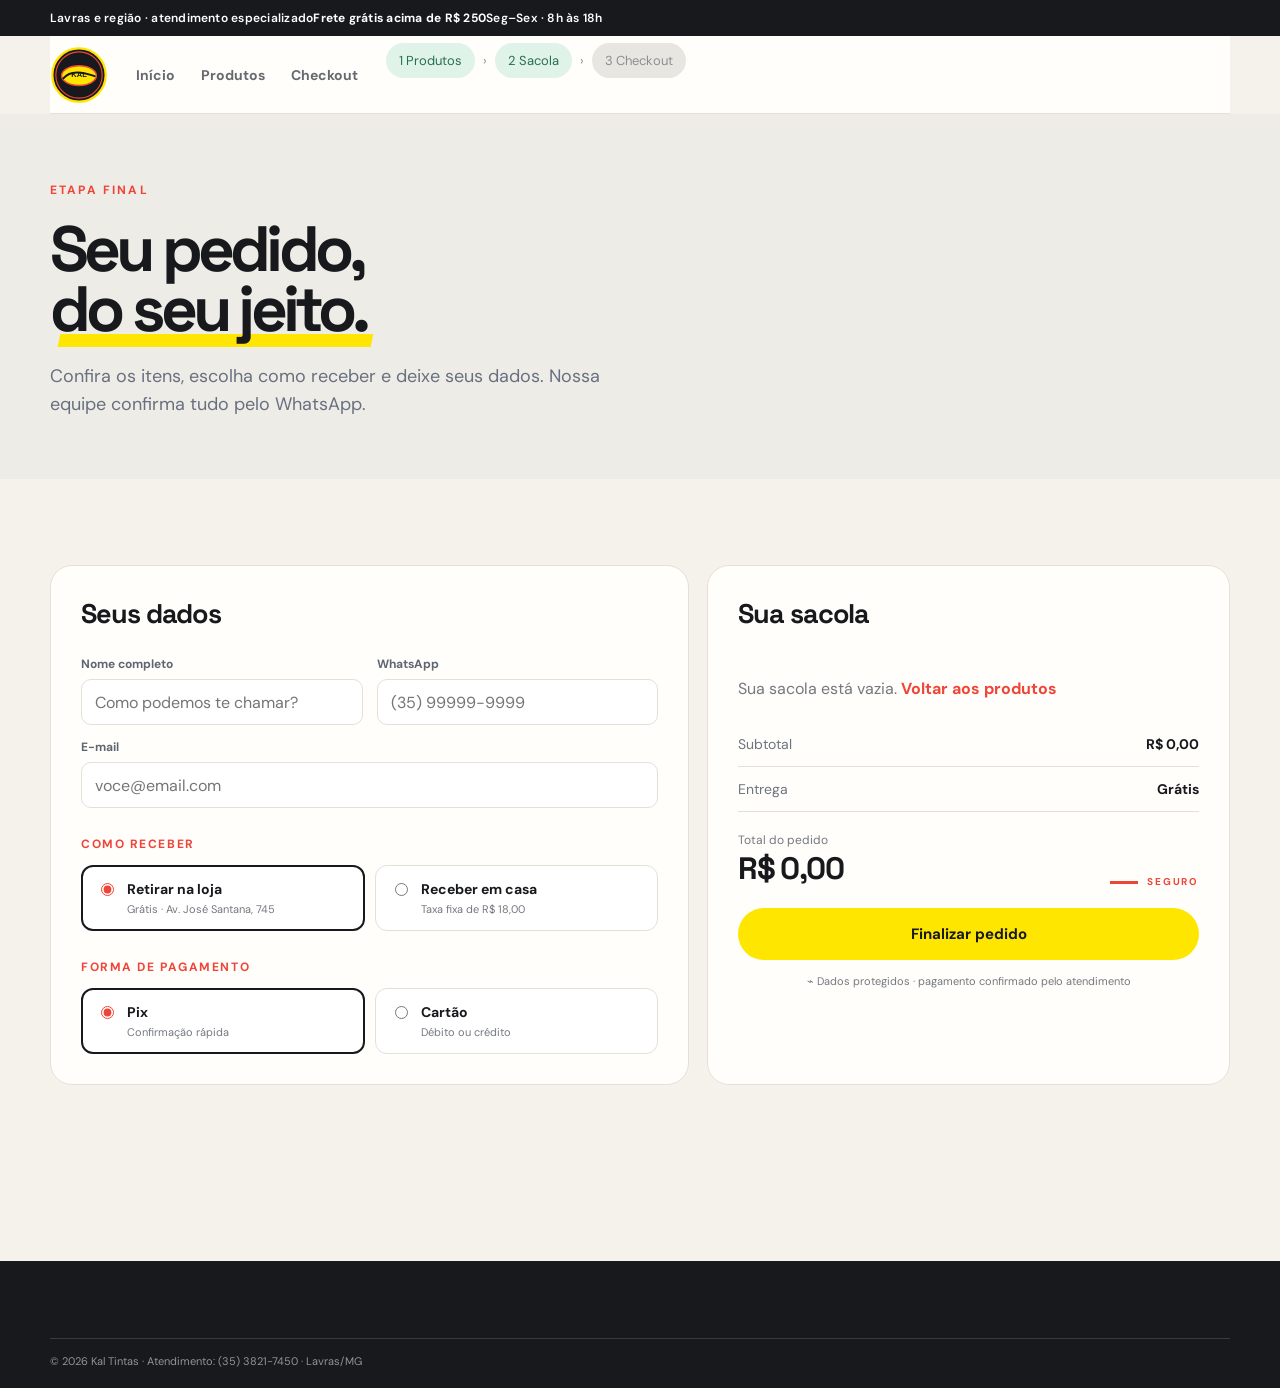
==== commit 50c3639a: "Atualizar cache do JavaScript da sacola" ====
--- a/checkout.html
+++ b/checkout.html
@@ -1,4 +1,4 @@
 <!doctype html><html lang="pt-BR"><head><meta charset="utf-8"><meta name="viewport" content="width=device-width,initial-scale=1"><meta name="description" content="Finalize seu pedido na Kal Tintas"><title>Checkout · Kal Tintas</title><link rel="icon" href="data:image/svg+xml,%3Csvg xmlns='http://www.w3.org/2000/svg' viewBox='0 0 64 64'%3E%3Crect width='64' height='64' rx='16' fill='%2317191d'/%3E%3Cellipse cx='32' cy='32' rx='24' ry='16' fill='%23ffe600' stroke='%23ef4539' stroke-width='3'/%3E%3Ctext x='32' y='31' text-anchor='middle' font-size='10' font-family='Arial' font-weight='800'%3EKAL%3C/text%3E%3C/svg%3E"><link href="https://fonts.googleapis.com/css2?family=DM+Sans:wght@400;500;600;700&family=Manrope:wght@700;800&display=swap" rel="stylesheet"><link rel="stylesheet" href="styles.css?v=20261008"></head><body>
 <div class="topline"><div class="wrap"><span>Lavras e região · atendimento especializado</span><b>Frete grátis acima de R$ 250</b><span>Seg–Sex · 8h às 18h</span></div></div><header><div class="wrap nav"><a class="brand" href="index.html" aria-label="Kal Tintas início"><span class="brand-mark"><svg viewBox="0 0 100 100" role="img" aria-label="KAL"><circle cx="50" cy="50" r="46" fill="#17191d" stroke="#ffe600" stroke-width="4"/><circle cx="50" cy="50" r="40" fill="none" stroke="#ef4539" stroke-width="2"/><ellipse cx="50" cy="51" rx="30" ry="17" fill="#ffe600" stroke="#ef4539" stroke-width="2.5"/><path d="M23 56c10-13 27-14 54-4" fill="none" stroke="#17191d" stroke-width="3.5" stroke-linecap="round"/><text x="50" y="54" text-anchor="middle" font-size="13" font-family="Arial,sans-serif" font-weight="900" fill="#17191d">KAL</text></svg></span></a><nav class="navlinks"><a href="index.html">Início</a><a href="products.html">Produtos</a><a class="active" href="checkout.html">Checkout</a></nav><div class="checkout-steps"><span class="done">1 Produtos</span><i>›</i><span class="done">2 Sacola</span><i>›</i><span>3 Checkout</span></div></div></header>
-<main><section class="page-hero compact"><div class="wrap"><div class="section-kicker">Etapa final</div><h1>Seu pedido,<br><em>do seu jeito.</em></h1><p>Confira os itens, escolha como receber e deixe seus dados. Nossa equipe confirma tudo pelo WhatsApp.</p></div></section><section class="section checkout-section"><div class="wrap checkout-grid"><div class="checkout-card"><h3>Seus dados</h3><div class="form-grid"><div class="field"><label for="name">Nome completo</label><input id="name" placeholder="Como podemos te chamar?"></div><div class="field"><label for="phone">WhatsApp</label><input id="phone" placeholder="(35) 99999-9999"></div><div class="field full"><label for="email">E-mail</label><input id="email" type="email" placeholder="voce@email.com"></div></div><h4>Como receber</h4><div class="choice-row"><label class="choice"><input type="radio" name="shipping" value="pickup" checked><span><strong>Retirar na loja</strong><span>Grátis · Av. José Santana, 745</span></span></label><label class="choice"><input type="radio" name="shipping" value="delivery"><span><strong>Receber em casa</strong><span>Taxa fixa de R$ 18,00</span></span></label></div><div class="form-grid" id="address-fields" style="display:none;margin-top:12px"><div class="field full"><label for="address">Endereço de entrega</label><input id="address" placeholder="Rua, número e complemento"></div><div class="field"><label for="city">Cidade</label><input id="city" value="Lavras"></div><div class="field"><label for="zip">CEP</label><input id="zip" placeholder="37200-000"></div></div><h4>Forma de pagamento</h4><div class="choice-row"><label class="choice"><input type="radio" name="payment" value="pix" checked><span><strong>Pix</strong><span>Confirmação rápida</span></span></label><label class="choice"><input type="radio" name="payment" value="card"><span><strong>Cartão</strong><span>Débito ou crédito</span></span></label></div><div class="form-grid" id="card-fields" style="display:none;margin-top:12px"><div class="field full"><label for="card-number">Número do cartão</label><input id="card-number" placeholder="0000 0000 0000 0000"></div><div class="field"><label for="card-name">Nome no cartão</label><input id="card-name" placeholder="NOME SOBRENOME"></div><div class="field"><label for="card-expiry">Validade / CVV</label><input id="card-expiry" placeholder="MM/AA · 123"></div></div></div><div class="checkout-card summary"><h3>Sua sacola</h3><div id="checkout-lines"><div class="empty">Sua sacola está vazia. <a class="inline-link" href="products.html">Voltar aos produtos</a></div></div><div class="summary-line"><span>Subtotal</span><strong id="subtotal">R$ 0,00</strong></div><div class="summary-line"><span>Entrega</span><strong id="shipping-cost">Grátis</strong></div><div class="summary-total"><div><small>Total do pedido</small><strong id="total">R$ 0,00</strong></div><span class="eyebrow" style="font-size:.62rem">seguro</span></div><button class="btn btn-yellow pay-btn" id="finish-order">Finalizar pedido</button><div class="secure">⌁ Dados protegidos · pagamento confirmado pelo atendimento</div></div></div></section></main><footer><div class="wrap"><div class="footer-bottom">© 2026 Kal Tintas · Atendimento: (35) 3821-7450 · Lavras/MG</div></div></footer><nav class="mobile-nav"><a href="index.html">⌂<span>Início</span></a><a href="products.html">▦<span>Produtos</span></a><a href="checkout.html">🛒<span>Checkout</span></a></nav><div class="toast" id="toast"></div><script src="site.js?v=20261008"></script></body></html>
+<main><section class="page-hero compact"><div class="wrap"><div class="section-kicker">Etapa final</div><h1>Seu pedido,<br><em>do seu jeito.</em></h1><p>Confira os itens, escolha como receber e deixe seus dados. Nossa equipe confirma tudo pelo WhatsApp.</p></div></section><section class="section checkout-section"><div class="wrap checkout-grid"><div class="checkout-card"><h3>Seus dados</h3><div class="form-grid"><div class="field"><label for="name">Nome completo</label><input id="name" placeholder="Como podemos te chamar?"></div><div class="field"><label for="phone">WhatsApp</label><input id="phone" placeholder="(35) 99999-9999"></div><div class="field full"><label for="email">E-mail</label><input id="email" type="email" placeholder="voce@email.com"></div></div><h4>Como receber</h4><div class="choice-row"><label class="choice"><input type="radio" name="shipping" value="pickup" checked><span><strong>Retirar na loja</strong><span>Grátis · Av. José Santana, 745</span></span></label><label class="choice"><input type="radio" name="shipping" value="delivery"><span><strong>Receber em casa</strong><span>Taxa fixa de R$ 18,00</span></span></label></div><div class="form-grid" id="address-fields" style="display:none;margin-top:12px"><div class="field full"><label for="address">Endereço de entrega</label><input id="address" placeholder="Rua, número e complemento"></div><div class="field"><label for="city">Cidade</label><input id="city" value="Lavras"></div><div class="field"><label for="zip">CEP</label><input id="zip" placeholder="37200-000"></div></div><h4>Forma de pagamento</h4><div class="choice-row"><label class="choice"><input type="radio" name="payment" value="pix" checked><span><strong>Pix</strong><span>Confirmação rápida</span></span></label><label class="choice"><input type="radio" name="payment" value="card"><span><strong>Cartão</strong><span>Débito ou crédito</span></span></label></div><div class="form-grid" id="card-fields" style="display:none;margin-top:12px"><div class="field full"><label for="card-number">Número do cartão</label><input id="card-number" placeholder="0000 0000 0000 0000"></div><div class="field"><label for="card-name">Nome no cartão</label><input id="card-name" placeholder="NOME SOBRENOME"></div><div class="field"><label for="card-expiry">Validade / CVV</label><input id="card-expiry" placeholder="MM/AA · 123"></div></div></div><div class="checkout-card summary"><h3>Sua sacola</h3><div id="checkout-lines"><div class="empty">Sua sacola está vazia. <a class="inline-link" href="products.html">Voltar aos produtos</a></div></div><div class="summary-line"><span>Subtotal</span><strong id="subtotal">R$ 0,00</strong></div><div class="summary-line"><span>Entrega</span><strong id="shipping-cost">Grátis</strong></div><div class="summary-total"><div><small>Total do pedido</small><strong id="total">R$ 0,00</strong></div><span class="eyebrow" style="font-size:.62rem">seguro</span></div><button class="btn btn-yellow pay-btn" id="finish-order">Finalizar pedido</button><div class="secure">⌁ Dados protegidos · pagamento confirmado pelo atendimento</div></div></div></section></main><footer><div class="wrap"><div class="footer-bottom">© 2026 Kal Tintas · Atendimento: (35) 3821-7450 · Lavras/MG</div></div></footer><nav class="mobile-nav"><a href="index.html">⌂<span>Início</span></a><a href="products.html">▦<span>Produtos</span></a><a href="checkout.html">🛒<span>Checkout</span></a></nav><div class="toast" id="toast"></div><script src="site.js?v=20261009"></script></body></html>
 
--- a/styles.css
+++ b/styles.css
@@ -17,4 +17,6 @@
 .hidden{display:none!important}.cat:before{background:linear-gradient(180deg,rgba(10,12,14,.03) 25%,rgba(10,12,14,.9) 100%),var(--bg) center/cover}.service-photo{background:linear-gradient(180deg,rgba(10,12,14,.08),rgba(10,12,14,.3)),url('https://images.unsplash.com/photo-1581094794329-c8112a89af12?auto=format&fit=crop&w=1200&q=85') center/cover}
 .brand-mark{width:56px;height:52px;overflow:hidden}.brand-mark svg{width:92px;height:38px;max-width:none;transform:translate(-2px,7px)}.brand-mark svg text:last-of-type{display:none}
 @media(max-width:650px){.brand-mark{width:45px;height:43px}.brand-mark svg{width:60px;height:32px;transform:translate(-1px,10px)}}
+.brand{min-width:58px}.brand-mark{width:58px;height:58px;overflow:visible}.brand-mark svg{width:58px;height:58px;max-width:100%;transform:none}.brand-mark svg text:last-of-type{display:block}.cat-num{display:none}.service-photo{background-image:linear-gradient(180deg,rgba(10,12,14,.08),rgba(10,12,14,.3)),url('https://simple-uae.com/source/uploads/2023/06/cap3a_20230612_b51a9.jpg')}.footer-brand p{font-family:'DM Sans',Arial,sans-serif;font-size:13px;line-height:1.55;letter-spacing:.01em;font-weight:400;color:#b7bbc2;max-width:255px;margin-top:15px}
+@media(max-width:650px){.brand{min-width:46px}.brand-mark{width:46px;height:46px}.brand-mark svg{width:46px;height:46px}}
 
